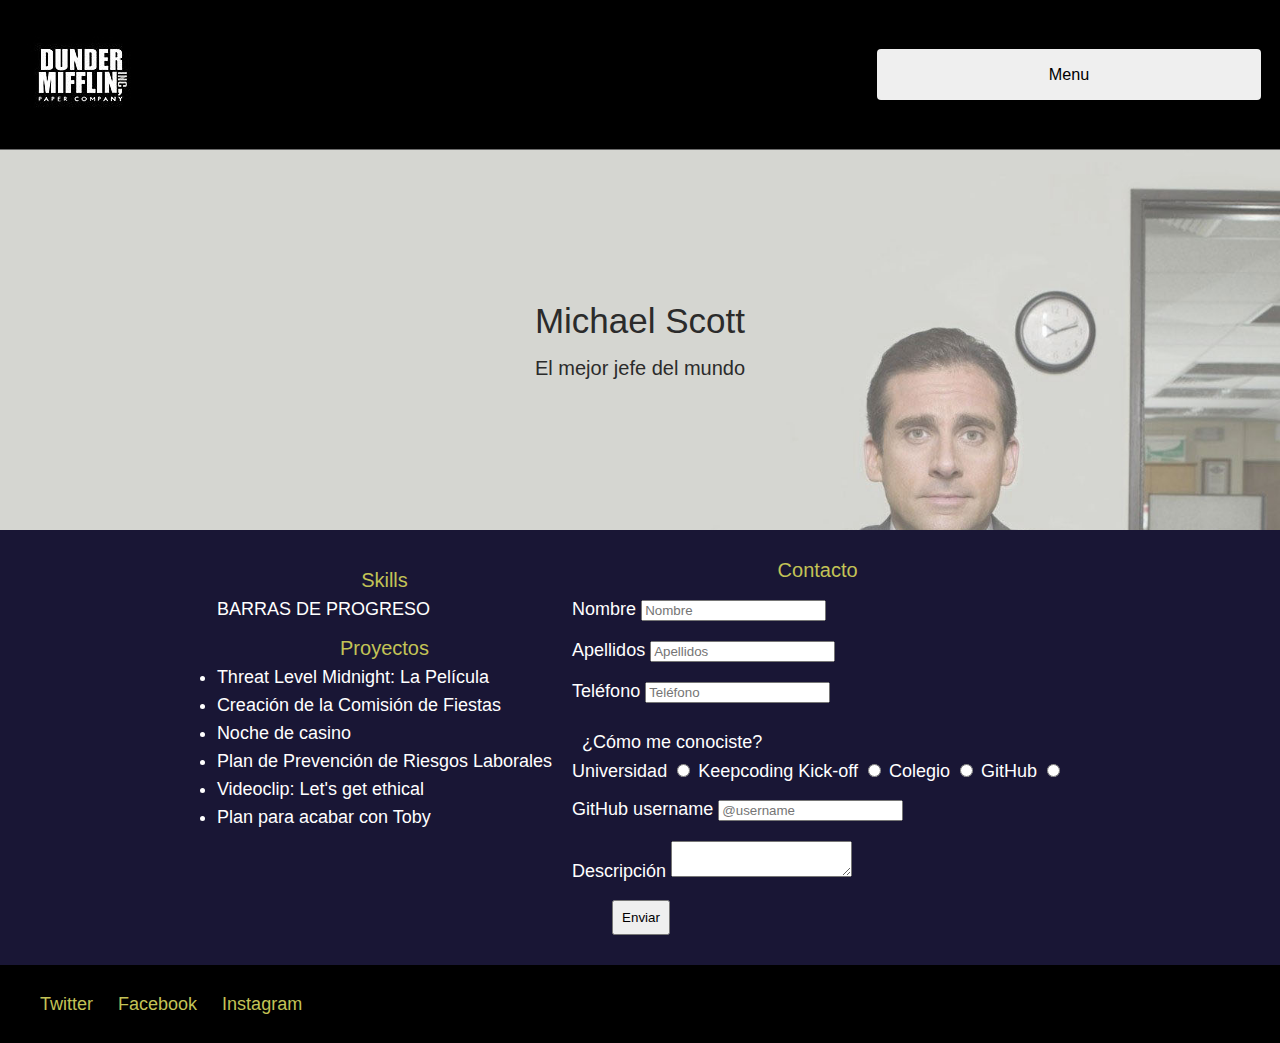
==== index.html @ 366e639f "Primer commit" ====
<!DOCTYPE html>
<html lang="en">
<head>
    <meta charset="UTF-8">
    <meta http-equiv="X-UA-Compatible" content="IE=edge">
    <meta name="viewport" content="width=device-width, initial-scale=1.0">
    <title>Portfolio</title>
    <link rel="stylesheet" href="style/reset.css">
    <link rel="stylesheet" href="style/style.css">
</head>

<body> 

    <header>
        <div class="header-bar">
            <div class="logo"> 
                <img src="/images/dm-logo2.jpg" alt="logo">
            </div>
            <div class="menu">
                <button class="menu-button">Menu</button>
                <div class="nav-bar">
                    <a href="#" class="nav-link">Porfolio</a>
                    <a href="#" class="nav-link">Skills</a>
                    <a href="#" class="nav-link">Contact</a>
                </div>
            </div>
        </div>
        <div class="header-text">
            <div><h1>Michael Scott</h1>
            <h2 class="subtitle">El mejor jefe del mundo</h2></div>
       
        </div> 
    </header>
     
     <main>
        <section>
            <div>
                <h3>Skills</h3>
                    <p>BARRAS DE PROGRESO</p>
                <!--BARRAS DE PROGRESO ANIMADAS-->
            </div>
            <div>
                <h3>Proyectos</h3>
                <ul>
                    <li type="disc">Threat Level Midnight: La Película</li>
                    <li type="disc">Creación de la Comisión de Fiestas</li>
                    <li type="disc">Noche de casino</li>
                    <li type="disc">Plan de Prevención de Riesgos Laborales</li>
                    <li type="disc">Videoclip: Let's get ethical</li>
                    <li type="disc">Plan para acabar con Toby</li>
                </ul>
            </div>  
        </section>  
        
        <section>
            <form action="registro-completado.html" method="post">
                <h3>Contacto</h3>
                <div>
                <label for="name">Nombre</label>
                <input required id="name" name="name" type="text" placeholder="Nombre">
                </div>
                
                <div>
                    <label for="surname">Apellidos</label>
                    <input required id="surname" name="surname" type="text" placeholder="Apellidos">
                </div>
            
                <div>
                    <label for="phone">Teléfono</label>
                    <input required id="phone" name="phone" type="tel" pattern="[0-9]+" placeholder="Teléfono">
                </div>
                <div>
                    <fieldset>
                        <legend>¿Cómo me conociste?</legend>
                        
                        <label for="uni">Universidad</label>
                        <input required id="uni" type="radio" name="option" value="Universidad">
        
                        <label for="kickoff">Keepcoding Kick-off</label>
                        <input required id="kickoff" type="radio" name="option" value="Keepcoding">
                        
                        <label for="cole">Colegio</label>
                        <input  required id="cole" type="radio" name="option" value="Colegio">
        
                        <label for="github">GitHub</label>
                        <input  required id="github" type="radio" name="option" value="GitHub">
                    </fieldset>
                    
                </div>
                <div>
                    <label for="githubtag">GitHub username</label>
                    <input id="githubtag" name="githubtag" type="text" pattern="^@[^\s]+" placeholder="@username">
                </div>
            
                <div>
                    <label for="descripcion">Descripción</label>  
                    <textarea required id="descripcion" name="descripcion" placeholder="Escribe tu mensaje" maxlength="180"> </textarea>
                </div>

                <input class="send" type="submit" value="Enviar">
            </form>
        </section>
    </main>
    <footer class="footer">
        <nav>
          <a class="link" href="https://twitter.com/da_michaelscott" target="_blank" method="post">Twitter</a>
          <a class="link" href="https://www.facebook.com/profile.php?id=100084333167265" target="_blank" method="post">Facebook</a>
          <a class="link" href="https://www.instagram.com/michaelscottdaily/" target="_blank" method="post">Instagram</a>
        </nav>
    </footer>

</body>
</html>
---- style/style.css ----
body{
    margin: 0 0 0 0;
    color: white;
    background-color:rgb(25, 22, 53); 
    font-family: Arial, Helvetica, sans-serif;
    font-size: 18px;
}

header{
    color: rgb(43, 43, 43);
    font-family: Arial, Helvetica, sans-serif;
    font-size: 18px;

}

.header-bar{
    color: rgb(43, 43, 43);
    font-family: Arial, Helvetica, sans-serif;
    font-size: 18px;
    display: flex;
    justify-content: space-between;
    align-items: center;
    border-bottom: 1px solid rgb(107, 107, 107);
    flex-wrap: wrap;
    position: sticky;
    top: 0;
    background-color: white;
    padding: 1em 0.5em;
    background-color: black;
}

.logo{
    display: flex;
    align-items: center;
    column-gap: 1em;

}

nav{
    color: rgb(43, 43, 43);
    font-family: Arial, Helvetica, sans-serif;
    font-size: 18px;
}

.header-text{
    color: rgb(43, 43, 43);
    font-family: Arial, Helvetica, sans-serif;
    font-size: 18px;
    background-image: url(/images/MUG1.jpg); 
    background-size: cover;
    background-repeat: no-repeat;
    height: 40vh;
    display: flex;
    justify-content: center;
    align-items: center;
}

.menu{
    color: rgb(43, 43, 43);
    font-family: Arial, Helvetica, sans-serif;
    font-size: 18px;
}

.menu-button{
    width: 30vw;
    padding: 1em 0 1em 0em;
    border: none;
    border-radius: 4px;
    font-size: 0.9em;
}
.nav-bar{
    color: rgb(43, 43, 43);
    font-family: Arial, Helvetica, sans-serif;
    font-size: 18px;
    width: 30vw;
    display: none;
    position: absolute;
    background-color: #F0F0F0;
    box-shadow: 0px 8px 16px 0px rgba(0,0,0,0.3);
    border-radius: 0 0 4px 4px;
}

.nav-link {
    font-family: Arial, Helvetica, sans-serif;
    background-color: white;
    border-radius: 4px;
    margin: 0.5em;
    padding: 0.5em 1.1em;
    display: block;
    text-align: center;
    color: black;
    text-decoration: none;
    font-size: 16px;
}

main{
    padding: 30px;
    display: flex;
    margin:auto;
    justify-content: center;

}

    
h1{
    font-size: 35px;
}

h2{
    font-size: 20px;
}

.subtitle{
    padding-top: 20px;
}

h3{
    font-size: 20px;
    color:rgb(195, 195, 86);
    padding-bottom:10px;
    text-align: center;
}

li {
    padding-bottom: 10px;
}
.link {
    padding: 10px;
    color:rgb(195, 195, 86);
    text-decoration: none;  
}
.navbar img{
    width: 20%;
    display: flex;
}

div{
    padding: 10px
}

form{
    
    justify-content: space-between;
}

legend{
    padding: 10px;
    font-size: 18px;
}

.send{
    margin-top: 10px;
    padding:8px;
    margin-left:50px;
}

footer{
    background-color: black;   
    padding: 30px;
    justify-content: space-between;
    display: flex;

}
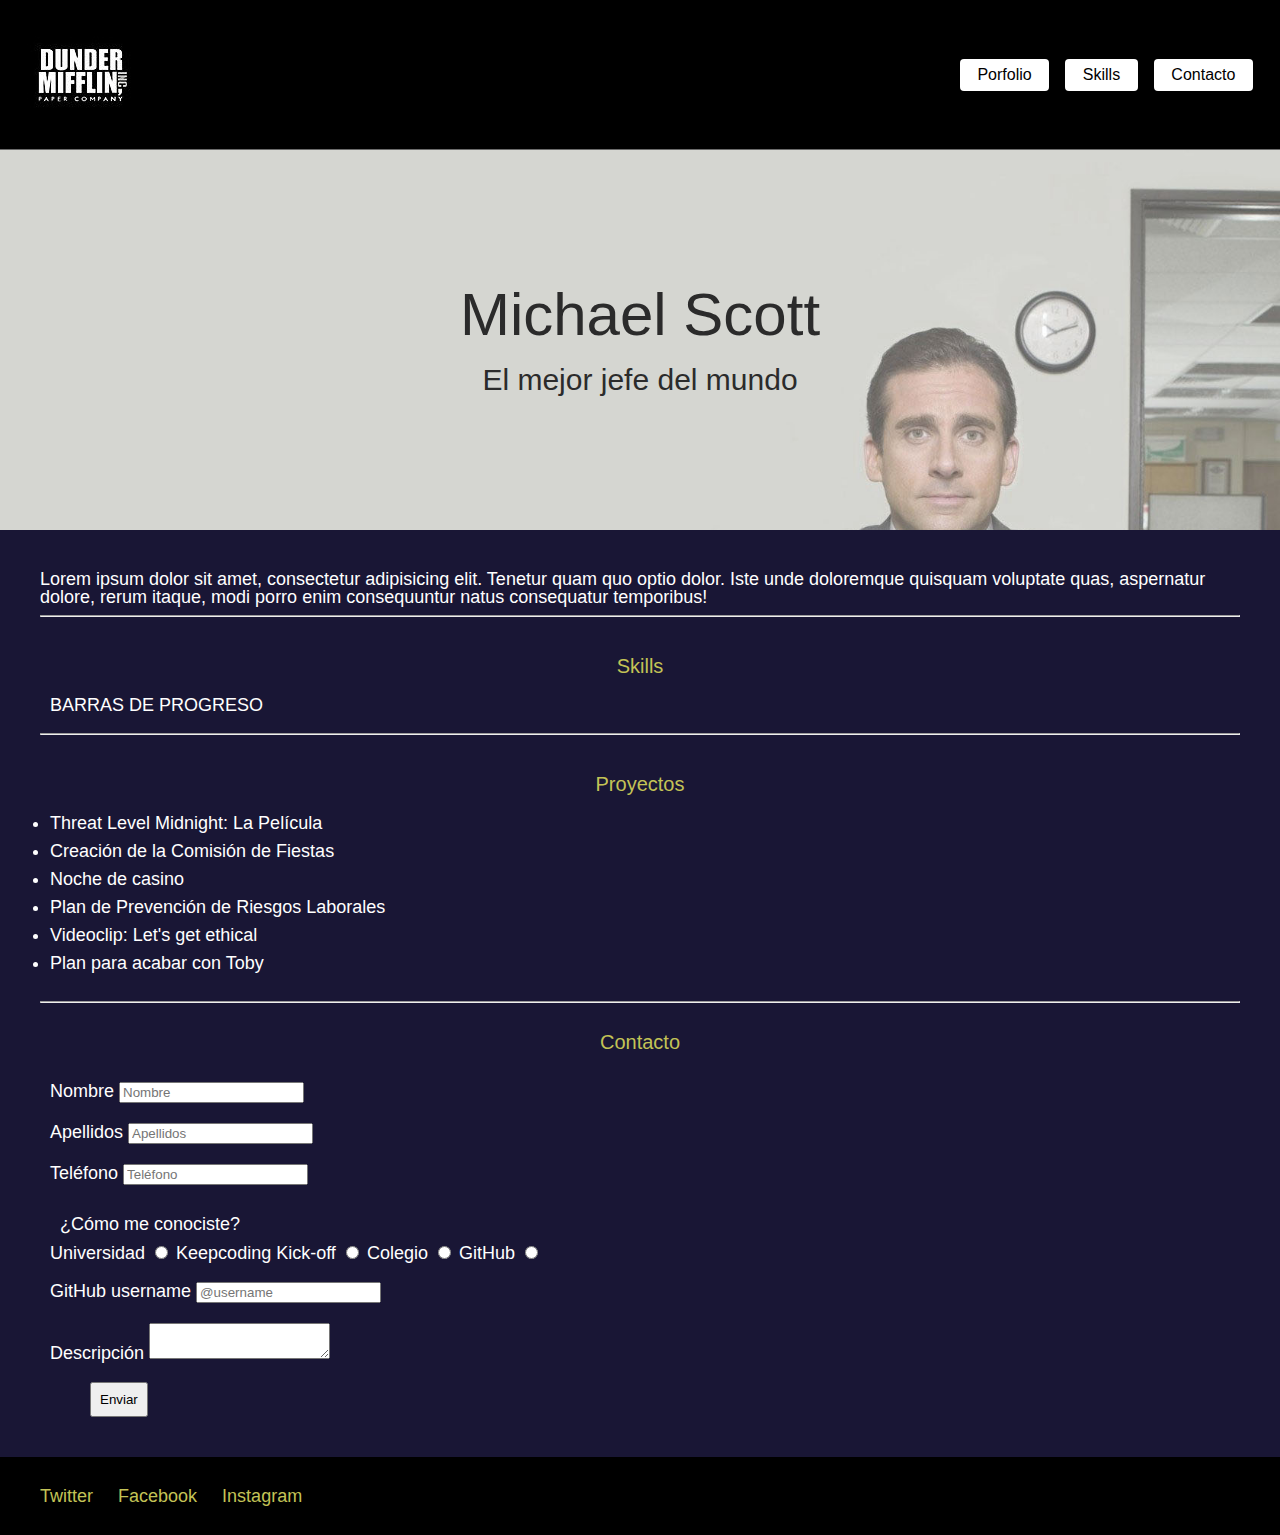
==== commit df169958: "Segundo commit" ====
--- a/index.html
+++ b/index.html
@@ -16,90 +16,92 @@
             <div class="logo"> 
                 <img src="/images/dm-logo2.jpg" alt="logo">
             </div>
-            <div class="menu">
-                <button class="menu-button">Menu</button>
-                <div class="nav-bar">
-                    <a href="#" class="nav-link">Porfolio</a>
-                    <a href="#" class="nav-link">Skills</a>
-                    <a href="#" class="nav-link">Contact</a>
-                </div>
+            <div class="navbar-menu">
+                <a href="#" class="nav-link">Porfolio</a>
+                <a href="#" class="nav-link">Skills</a>
+                <a href="#" class="nav-link">Contacto</a>
             </div>
         </div>
         <div class="header-text">
             <div><h1>Michael Scott</h1>
-            <h2 class="subtitle">El mejor jefe del mundo</h2></div>
+            <h2>El mejor jefe del mundo</h2></div>
        
         </div> 
     </header>
      
      <main>
-        <section>
-            <div>
-                <h3>Skills</h3>
-                    <p>BARRAS DE PROGRESO</p>
-                <!--BARRAS DE PROGRESO ANIMADAS-->
-            </div>
-            <div>
-                <h3>Proyectos</h3>
-                <ul>
-                    <li type="disc">Threat Level Midnight: La Película</li>
-                    <li type="disc">Creación de la Comisión de Fiestas</li>
-                    <li type="disc">Noche de casino</li>
-                    <li type="disc">Plan de Prevención de Riesgos Laborales</li>
-                    <li type="disc">Videoclip: Let's get ethical</li>
-                    <li type="disc">Plan para acabar con Toby</li>
-                </ul>
-            </div>  
-        </section>  
-        
-        <section>
-            <form action="registro-completado.html" method="post">
-                <h3>Contacto</h3>
+        <div>
+            <p>Lorem ipsum dolor sit amet, consectetur adipisicing elit. Tenetur quam quo optio dolor. Iste unde doloremque quisquam voluptate quas, aspernatur dolore, rerum itaque, modi porro enim consequuntur natus consequatur temporibus!</p>
+            <hr>
+            <section>
                 <div>
-                <label for="name">Nombre</label>
-                <input required id="name" name="name" type="text" placeholder="Nombre">
+                    <h3>Skills</h3>
+                        <p>BARRAS DE PROGRESO</p>
+                    <!--BARRAS DE PROGRESO ANIMADAS-->
                 </div>
+                <hr>
+                <div>
+                    <h3>Proyectos</h3>
+                    <ul>
+                        <li type="disc">Threat Level Midnight: La Película</li>
+                        <li type="disc">Creación de la Comisión de Fiestas</li>
+                        <li type="disc">Noche de casino</li>
+                        <li type="disc">Plan de Prevención de Riesgos Laborales</li>
+                        <li type="disc">Videoclip: Let's get ethical</li>
+                        <li type="disc">Plan para acabar con Toby</li>
+                    </ul>
+                </div>  
+            </section>  
+            <hr>
+            <section>
+                <form action="registro-completado.html" method="post">
+                    <h3>Contacto</h3>
+                    <div>
+                    <label for="name">Nombre</label>
+                    <input required id="name" name="name" type="text" placeholder="Nombre">
+                    </div>
+                    
+                    <div>
+                        <label for="surname">Apellidos</label>
+                        <input required id="surname" name="surname" type="text" placeholder="Apellidos">
+                    </div>
                 
-                <div>
-                    <label for="surname">Apellidos</label>
-                    <input required id="surname" name="surname" type="text" placeholder="Apellidos">
-                </div>
+                    <div>
+                        <label for="phone">Teléfono</label>
+                        <input required id="phone" name="phone" type="tel" pattern="[0-9]+" placeholder="Teléfono">
+                    </div>
+                    <div>
+                        <fieldset>
+                            <legend>¿Cómo me conociste?</legend>
+                            
+                            <label for="uni">Universidad</label>
+                            <input required id="uni" type="radio" name="option" value="Universidad">
             
-                <div>
-                    <label for="phone">Teléfono</label>
-                    <input required id="phone" name="phone" type="tel" pattern="[0-9]+" placeholder="Teléfono">
-                </div>
-                <div>
-                    <fieldset>
-                        <legend>¿Cómo me conociste?</legend>
+                            <label for="kickoff">Keepcoding Kick-off</label>
+                            <input required id="kickoff" type="radio" name="option" value="Keepcoding">
+                            
+                            <label for="cole">Colegio</label>
+                            <input  required id="cole" type="radio" name="option" value="Colegio">
+            
+                            <label for="github">GitHub</label>
+                            <input  required id="github" type="radio" name="option" value="GitHub">
+                        </fieldset>
                         
-                        <label for="uni">Universidad</label>
-                        <input required id="uni" type="radio" name="option" value="Universidad">
-        
-                        <label for="kickoff">Keepcoding Kick-off</label>
-                        <input required id="kickoff" type="radio" name="option" value="Keepcoding">
-                        
-                        <label for="cole">Colegio</label>
-                        <input  required id="cole" type="radio" name="option" value="Colegio">
-        
-                        <label for="github">GitHub</label>
-                        <input  required id="github" type="radio" name="option" value="GitHub">
-                    </fieldset>
-                    
-                </div>
-                <div>
-                    <label for="githubtag">GitHub username</label>
-                    <input id="githubtag" name="githubtag" type="text" pattern="^@[^\s]+" placeholder="@username">
-                </div>
-            
-                <div>
-                    <label for="descripcion">Descripción</label>  
-                    <textarea required id="descripcion" name="descripcion" placeholder="Escribe tu mensaje" maxlength="180"> </textarea>
-                </div>
+                    </div>
+                    <div>
+                        <label for="githubtag">GitHub username</label>
+                        <input id="githubtag" name="githubtag" type="text" pattern="^@[^\s]+" placeholder="@username">
+                    </div>
+                
+                    <div>
+                        <label for="desc">Descripción</label>  
+                        <textarea required id="desc" name="descripcion" placeholder="Escribe tu mensaje" maxlength="180"> </textarea>
+                    </div>
 
-                <input class="send" type="submit" value="Enviar">
-            </form>
-        </section>
+                    <input class="send" type="submit" value="Enviar">
+                </form>
+            </section>
+        </div>
     </main>
     <footer class="footer">
         <nav>
--- a/style/style.css
+++ b/style/style.css
@@ -10,7 +10,6 @@
     color: rgb(43, 43, 43);
     font-family: Arial, Helvetica, sans-serif;
     font-size: 18px;
-
 }
 
 .header-bar{
@@ -24,60 +23,21 @@
     flex-wrap: wrap;
     position: sticky;
     top: 0;
-    background-color: white;
     padding: 1em 0.5em;
     background-color: black;
 }
 
 .logo{
-    display: flex;
+    display:flex;
+    justify-content: space-between;
     align-items: center;
     column-gap: 1em;
-
 }
-
-nav{
+.navbar-menu{
     color: rgb(43, 43, 43);
     font-family: Arial, Helvetica, sans-serif;
-    font-size: 18px;
-}
-
-.header-text{
-    color: rgb(43, 43, 43);
-    font-family: Arial, Helvetica, sans-serif;
-    font-size: 18px;
-    background-image: url(/images/MUG1.jpg); 
-    background-size: cover;
-    background-repeat: no-repeat;
-    height: 40vh;
-    display: flex;
-    justify-content: center;
-    align-items: center;
-}
-
-.menu{
-    color: rgb(43, 43, 43);
-    font-family: Arial, Helvetica, sans-serif;
-    font-size: 18px;
-}
-
-.menu-button{
-    width: 30vw;
-    padding: 1em 0 1em 0em;
-    border: none;
-    border-radius: 4px;
-    font-size: 0.9em;
-}
-.nav-bar{
-    color: rgb(43, 43, 43);
-    font-family: Arial, Helvetica, sans-serif;
-    font-size: 18px;
-    width: 30vw;
+    font-size: 18px; 
     display: none;
-    position: absolute;
-    background-color: #F0F0F0;
-    box-shadow: 0px 8px 16px 0px rgba(0,0,0,0.3);
-    border-radius: 0 0 4px 4px;
 }
 
 .nav-link {
@@ -93,31 +53,40 @@
     font-size: 16px;
 }
 
+.header-text{
+    color: rgb(43, 43, 43);
+    font-family: Arial, Helvetica, sans-serif;
+    background-image: url(/images/MUG1.jpg); 
+    background-size: cover;
+    background-repeat: no-repeat;
+    height: 40vh;
+    display: flex;
+    justify-content: center;
+    align-items: center;
+}
+
 main{
     padding: 30px;
     display: flex;
     margin:auto;
     justify-content: center;
-
 }
-
     
 h1{
-    font-size: 35px;
+    font-size: 60px;
+    text-align: center;
 }
 
 h2{
-    font-size: 20px;
-}
-
-.subtitle{
+    font-size: 30px;
     padding-top: 20px;
+    text-align: center;
 }
 
 h3{
     font-size: 20px;
     color:rgb(195, 195, 86);
-    padding-bottom:10px;
+    padding:20px;
     text-align: center;
 }
 
@@ -160,4 +129,10 @@
     justify-content: space-between;
     display: flex;
 
+}
+
+@media screen and (min-width: 768px){
+    .navbar-menu{
+        display: flex;
+    }
 }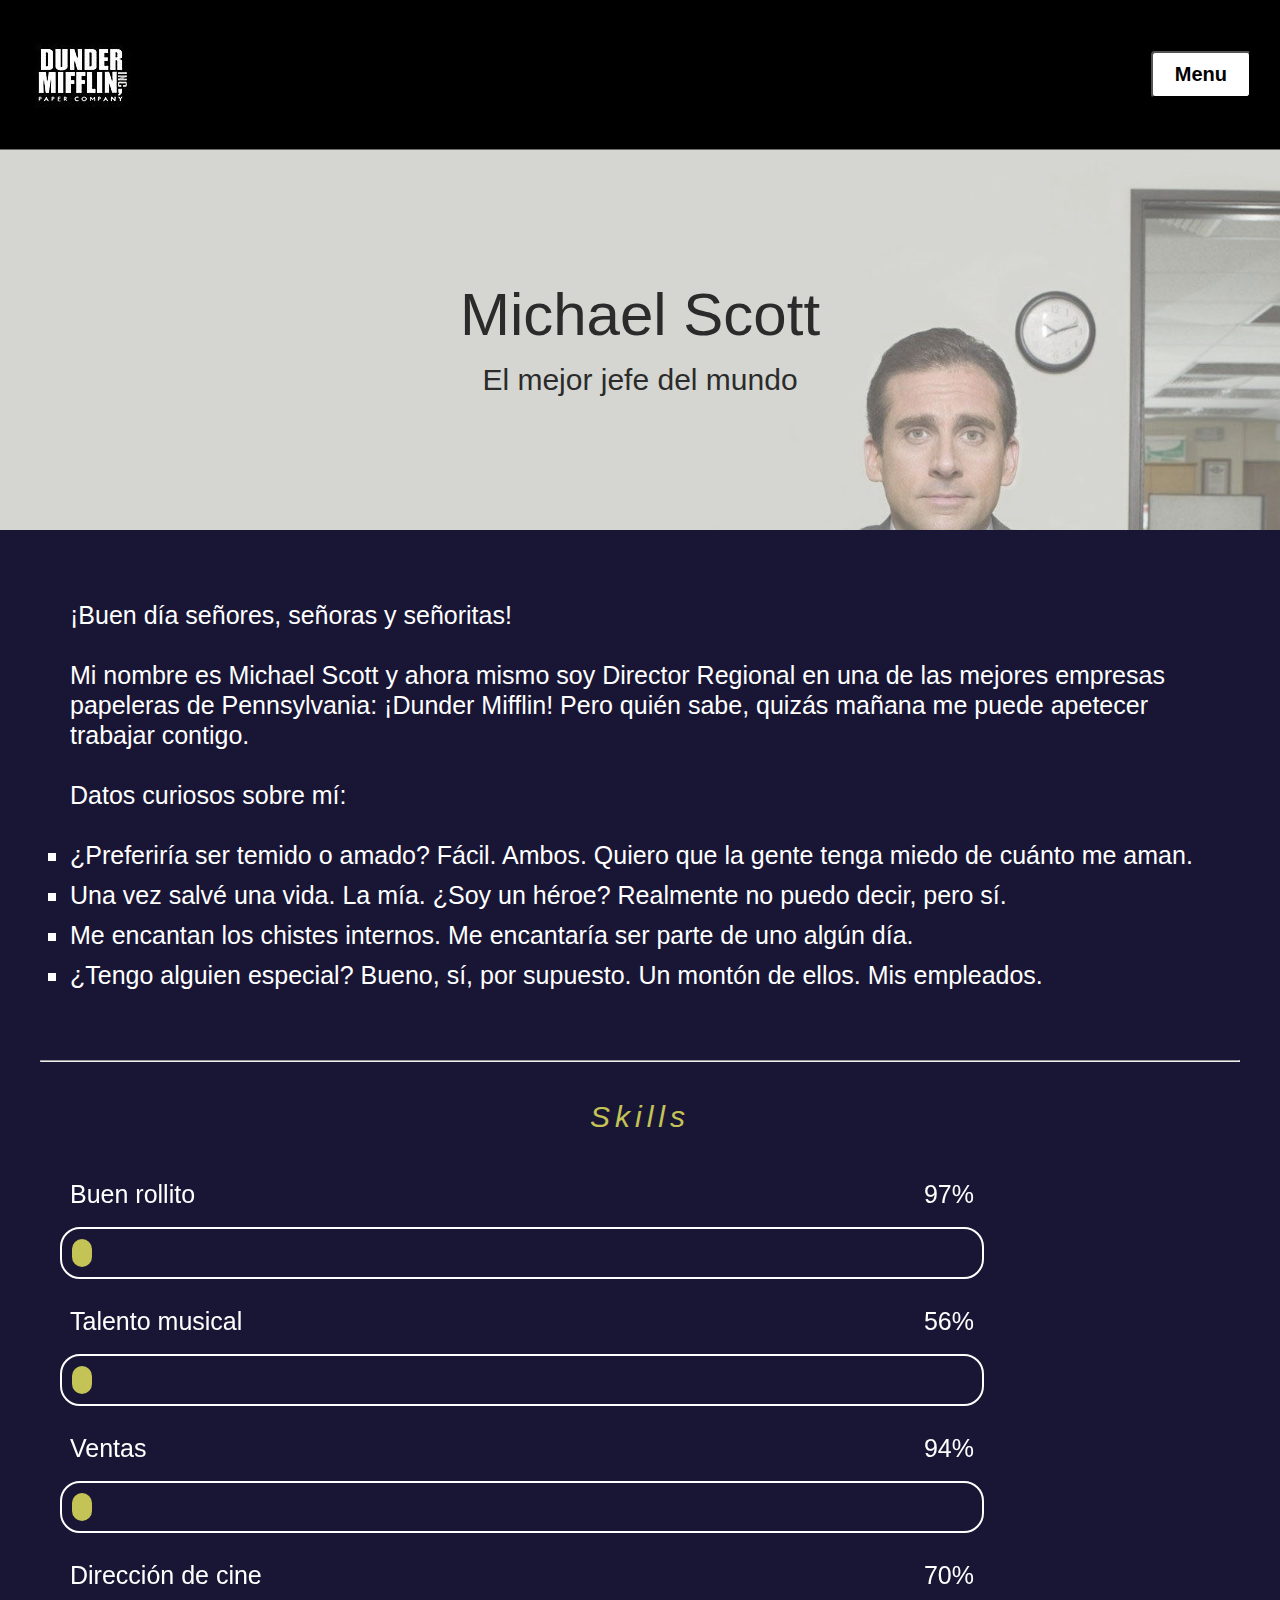
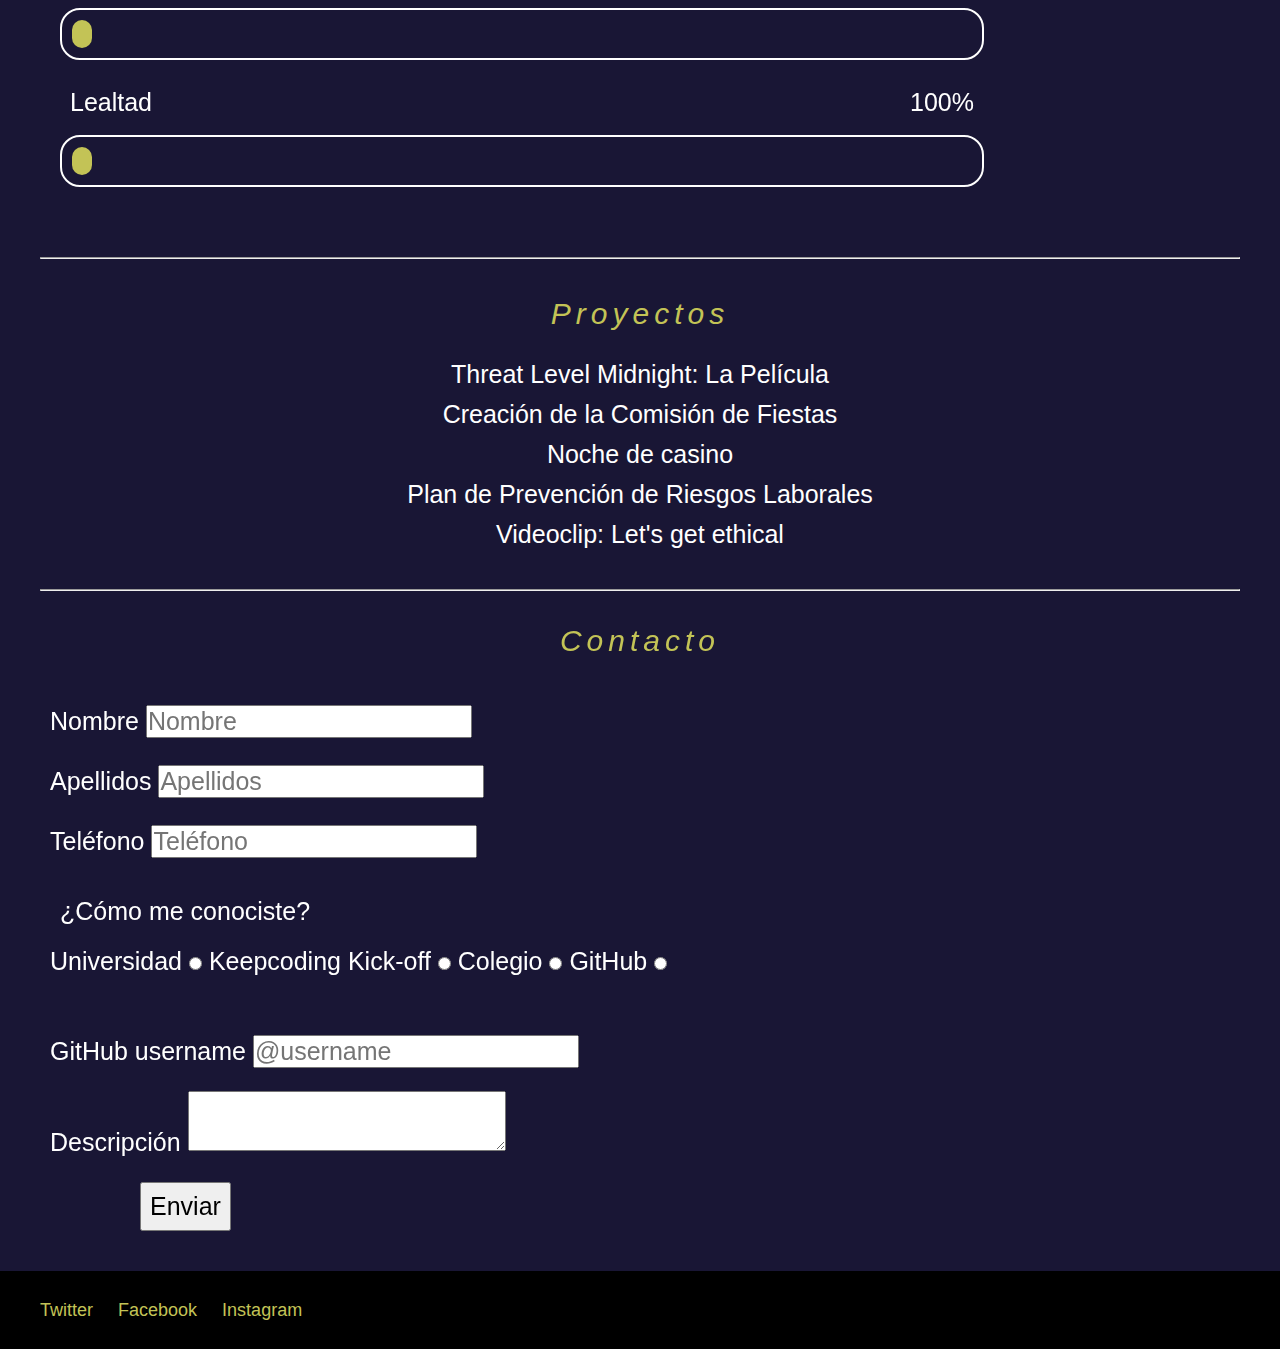
==== commit 187e8e76: "Tercer commit" ====
--- a/index.html
+++ b/index.html
@@ -17,10 +17,13 @@
                 <img src="/images/dm-logo2.jpg" alt="logo">
             </div>
             <div class="navbar-menu">
-                <a href="#" class="nav-link">Porfolio</a>
-                <a href="#" class="nav-link">Skills</a>
-                <a href="#" class="nav-link">Contacto</a>
-            </div>
+                <button class="menu-button">Menu</button>
+                <div class="menu-content">
+                    <a href="#skills" class="nav-link">Skills</a>
+                    <a href="#proyectos" class="nav-link">Proyectos</a>
+                    <a href="#contacto" class="nav-link">Contacto</a>
+                </div>
+            </div>  
         </div>
         <div class="header-text">
             <div><h1>Michael Scott</h1>
@@ -31,29 +34,94 @@
      
      <main>
         <div>
-            <p>Lorem ipsum dolor sit amet, consectetur adipisicing elit. Tenetur quam quo optio dolor. Iste unde doloremque quisquam voluptate quas, aspernatur dolore, rerum itaque, modi porro enim consequuntur natus consequatur temporibus!</p>
+            <section class="intro">
+                <p>¡Buen día señores, señoras y señoritas!</p> 
+                <p> Mi nombre es Michael Scott y ahora mismo soy Director Regional en una de las mejores empresas papeleras de Pennsylvania: ¡Dunder Mifflin! 
+                    Pero quién sabe, quizás mañana me puede apetecer trabajar contigo.
+                <p> Datos curiosos sobre mí: </p>
+                <ul>
+                        <li type="square">¿Preferiría ser temido o amado? Fácil. Ambos. Quiero que la gente tenga miedo de cuánto me aman.</li>
+                        <li type="square">Una vez salvé una vida. La mía. ¿Soy un héroe? Realmente no puedo decir, pero sí.</li>
+                        <li type="square">Me encantan los chistes internos. Me encantaría ser parte de uno algún día.</li>
+                        <li type="square">¿Tengo alguien especial? Bueno, sí, por supuesto. Un montón de ellos. Mis empleados.</li>
+                </ul>
+                </p>
+            </section>
             <hr>
             <section>
-                <div>
+                <a name="skills"></a>
+                <div class="skills-box">
                     <h3>Skills</h3>
-                        <p>BARRAS DE PROGRESO</p>
-                    <!--BARRAS DE PROGRESO ANIMADAS-->
+                    <div class="skills "> 
+                        <div class="details">
+                            <span>Buen rollito</span>
+                            <span>97%</span>
+                        </div>
+
+                        <div class="menu">
+                            <div id="buen-roll"></div>
+                        </div>   
+                    </div>
+
+                    <div class="skills "> 
+                        <div class="details">
+                            <span>Talento musical</span>
+                            <span>56%</span>
+                        </div>
+                        <div class="menu">
+                            <div id="music"></div>
+                        </div> 
+                    </div>
+
+                    <div class="skills "> 
+                        <div class="details">
+                            <span>Ventas</span>
+                            <span>94%</span>
+                        </div>
+
+                        <div class="menu">
+                            <div id="ventas"></div>
+                        </div> 
+                    </div>
+                    
+                    <div class="skills "> 
+                        <div class="details">
+                            <span>Dirección de cine</span>
+                            <span>70%</span>
+                        </div>
+
+                        <div class="menu">
+                            <div id="cine"></div>
+                        </div> 
+                    </div>
+                                        
+                    <div class="skills "> 
+                        <div class="details">
+                            <span>Lealtad</span>
+                            <span>100%</span>
+                        </div>
+
+                        <div class="menu">
+                            <div id="leal"></div>
+                        </div> 
+                    </div>
                 </div>
                 <hr>
                 <div>
+                    <a name="proyectos"></a>
                     <h3>Proyectos</h3>
-                    <ul>
-                        <li type="disc">Threat Level Midnight: La Película</li>
-                        <li type="disc">Creación de la Comisión de Fiestas</li>
-                        <li type="disc">Noche de casino</li>
-                        <li type="disc">Plan de Prevención de Riesgos Laborales</li>
-                        <li type="disc">Videoclip: Let's get ethical</li>
-                        <li type="disc">Plan para acabar con Toby</li>
+                    <ul class="projects">
+                        <li>Threat Level Midnight: La Película</li>
+                        <li>Creación de la Comisión de Fiestas</li>
+                        <li>Noche de casino</li>
+                        <li>Plan de Prevención de Riesgos Laborales</li>
+                        <li>Videoclip: Let's get ethical</li>
                     </ul>
                 </div>  
             </section>  
             <hr>
             <section>
+                <a name="contacto"></a>
                 <form action="registro-completado.html" method="post">
                     <h3>Contacto</h3>
                     <div>
@@ -71,20 +139,20 @@
                         <input required id="phone" name="phone" type="tel" pattern="[0-9]+" placeholder="Teléfono">
                     </div>
                     <div>
-                        <fieldset>
+                        <fieldset class="fieldset">
                             <legend>¿Cómo me conociste?</legend>
-                            
+
                             <label for="uni">Universidad</label>
-                            <input required id="uni" type="radio" name="option" value="Universidad">
+                            <input required id="uni" type="radio" name="option" value="Universidad" >
             
                             <label for="kickoff">Keepcoding Kick-off</label>
-                            <input required id="kickoff" type="radio" name="option" value="Keepcoding">
+                            <input required id="kickoff" type="radio" name="option" value="Keepcoding" >
                             
                             <label for="cole">Colegio</label>
-                            <input  required id="cole" type="radio" name="option" value="Colegio">
+                            <input  required id="cole" type="radio" name="option" value="Colegio" >
             
                             <label for="github">GitHub</label>
-                            <input  required id="github" type="radio" name="option" value="GitHub">
+                            <input  required id="github" type="radio" name="option" value="GitHub" >
                         </fieldset>
                         
                     </div>
@@ -97,7 +165,7 @@
                         <label for="desc">Descripción</label>  
                         <textarea required id="desc" name="descripcion" placeholder="Escribe tu mensaje" maxlength="180"> </textarea>
                     </div>
-
+                    
                     <input class="send" type="submit" value="Enviar">
                 </form>
             </section>
--- a/style/style.css
+++ b/style/style.css
@@ -1,3 +1,8 @@
+* {
+    margin: 0 auto;
+    padding: 0;
+    font-size: 25px
+}
 body{
     margin: 0 0 0 0;
     color: white;
@@ -40,7 +45,7 @@
     display: none;
 }
 
-.nav-link {
+.menu-button{
     font-family: Arial, Helvetica, sans-serif;
     background-color: white;
     border-radius: 4px;
@@ -50,7 +55,30 @@
     text-align: center;
     color: black;
     text-decoration: none;
+    font-size: 20px;
+    font-weight: bold;
+}
+
+.menu-content{
+    display:none;
+    position:absolute;
+    width: 100%;
+    overflow: auto;
+    
+}
+
+.nav-link {
+    font-family: Arial, Helvetica, sans-serif;
+    background-color: white;
+    border-radius: 4px;
+    margin: 0.5em;
+    padding: 0.5em 1.1em;
+    display: block;
+    text-align: center;
+    color: white;
+    text-decoration: none;
     font-size: 16px;
+    background-color: black;
 }
 
 .header-text{
@@ -68,8 +96,17 @@
 main{
     padding: 30px;
     display: flex;
-    margin:auto;
+    margin:0 auto;
     justify-content: center;
+}
+
+.intro{
+    margin: 30px;
+}
+
+p{
+    padding-bottom: 30px;
+    line-height: 30px;
 }
     
 h1{
@@ -84,14 +121,55 @@
 }
 
 h3{
-    font-size: 20px;
+    font-size: 30px;
     color:rgb(195, 195, 86);
-    padding:20px;
-    text-align: center;
-}
+    font-family:'Franklin Gothic Medium', 'Arial Narrow', Arial, sans-serif ;
+    font-style: italic;
+    letter-spacing: 5px;
+    padding:30px;
+    text-align: center;
+}
+.skills-box{
+    padding-bottom: 60px;
+}
+
+.skills{
+    box-sizing: border-box;
+    width:80%;
+    position: relative;
+}
+
+.details{
+    display: flex;
+    justify-content: space-between;
+    margin-bottom: 10px;
+}
+
+.menu{
+    display: flex;
+    position: relative;
+    border: 2px solid white;
+    border-radius: 20px;
+}
+
+.menu div{
+    display: flex;
+    position: relative;
+    width: 0;
+    height: 8px;
+    border-radius: 10px;
+    background-color: rgb(195, 195, 86);
+}
+
+.projects{
+    text-align: center;
+    padding-bottom: 20px;
+}
+
 
 li {
     padding-bottom: 10px;
+    line-height: 30px;
 }
 .link {
     padding: 10px;
@@ -108,19 +186,24 @@
 }
 
 form{
-    
-    justify-content: space-between;
+    position: relative;
+    justify-content: space-between;
+    line-height: 40px;
 }
 
 legend{
     padding: 10px;
-    font-size: 18px;
+}
+
+.fieldset{
+    padding-bottom: 30px;
+    
 }
 
 .send{
     margin-top: 10px;
     padding:8px;
-    margin-left:50px;
+    margin-left:100px;
 }
 
 footer{
@@ -131,8 +214,72 @@
 
 }
 
+/* animaciones */
+
+#buen-roll{
+    animation: buen-roll-bar 2s forwards;
+}
+@keyframes buen-roll-bar{
+    100%{
+        width: 97%;
+    }
+}
+
+#music{
+    animation: music-bar 2s forwards;
+}
+@keyframes music-bar{
+    100%{
+        width: 56%;
+    }
+}
+
+#ventas{
+    animation: sales-bar 2s forwards;
+}
+@keyframes sales-bar{
+    100%{
+        width: 94%;
+    }
+}
+
+#cine{
+    animation: cinema-bar 2s forwards;
+}
+@keyframes cinema-bar{
+    100%{
+        width: 70%;
+    }
+}
+
+#leal{
+    animation: loyalty-bar 2s forwards;
+}
+@keyframes loyalty-bar{
+    100%{
+        width: 100%;
+    }
+}
+
+/* media queries */
+
 @media screen and (min-width: 768px){
     .navbar-menu{
-        display: flex;
-    }
-}+        display: inline-block;
+        position: relative;
+    }
+    .nav-link {
+        transition: color 0.3s linear;
+    }
+    .nav-link:hover {
+        display: block;
+        position: relative;
+        width: 100%;
+        overflow:auto;
+        color:rgb(195, 195, 86);  
+    }
+    .navbar-menu:hover .menu-content {
+        display: block;
+    }
+}
+
